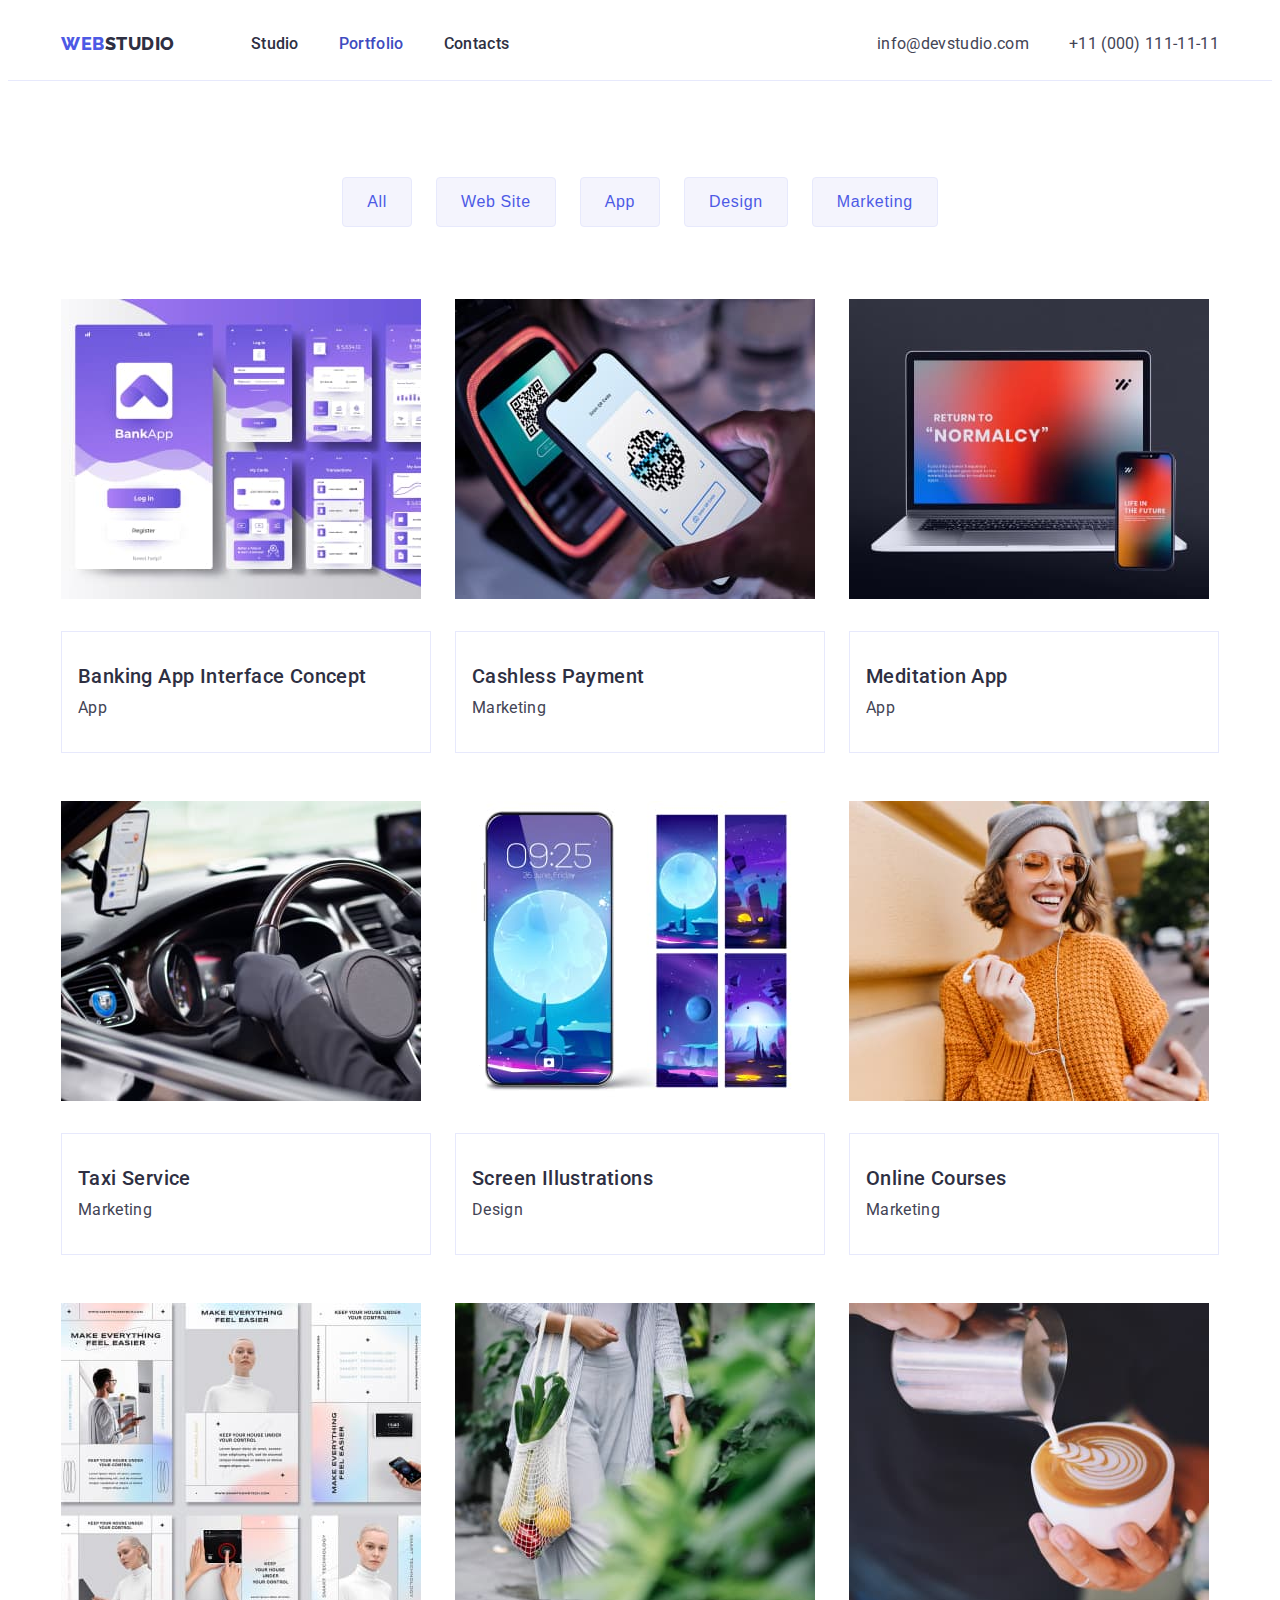
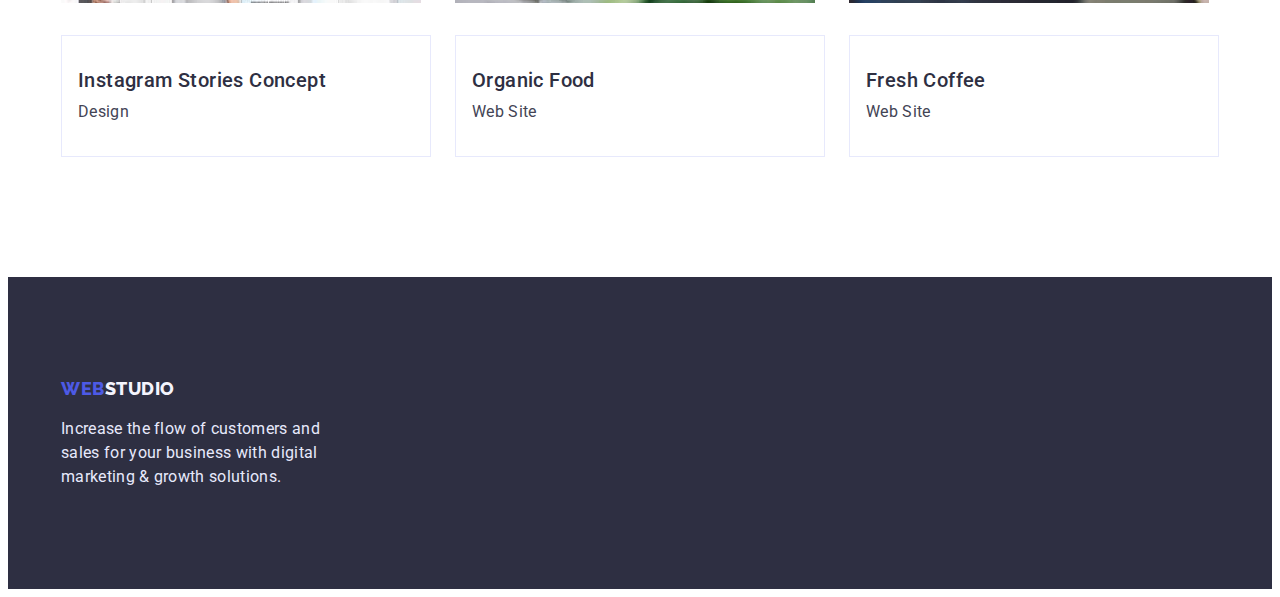
==== portfolio.html @ 3368516a "Initial commit" ====
<!DOCTYPE html>
<html lang="en">
  <head>
    <meta charset="UTF-8" />
    <meta http-equiv="X-UA-Compatible" content="IE=edge" />
    <meta name="viewport" content="width=device-width, initial-scale=1.0" />
    <title>Portfolio</title>
    <link
      rel="stylesheet"
      href="https://cdnjs.cloudflare.com/ajax/libs/modern-normalize/1.1.0/modern-normalize.min.css"
      integrity="sha512-wpPYUAdjBVSE4KJnH1VR1HeZfpl1ub8YT/NKx4PuQ5NmX2tKuGu6U/JRp5y+Y8XG2tV+wKQpNHVUX03MfMFn9Q=="
      crossorigin="anonymous"
      referrerpolicy="no-referrer"
    />
    <link rel="stylesheet" href="./index.html" />
    <link rel="stylesheet" href="./css/styles.css" />
    <link rel="preconnect" href="https://fonts.gstatic.com" />
    <link rel="preconnect" href="https://fonts.googleapis.com" />
    <link rel="preconnect" href="https://fonts.gstatic.com" crossorigin />
    <link
      href="https://fonts.googleapis.com/css2?family=Raleway:wght@800&family=Roboto:wght@400;500;700&display=swap"
      rel="stylesheet"
    />
  </head>

  <body>
    <!-- Header -->
    <header class="header">
      <div class="container header-container">
        <nav class="header-nav">
          <a href="./index.html" class="logo"
            >WEB<span class="logo-second">STUDIO</span></a
          >

          <ul class="site-nav">
            <li><a href="./index.html" class="link">Studio</a></li>
            <li>
              <a href="./portfolio.html" class="link current">Portfolio</a>
            </li>
            <li><a href="" class="link">Contacts</a></li>
          </ul>
        </nav>
        <address>
          <ul class="address-pages">
            <li>
              <a href="mailto:info@devstudio.com" class="mail link"
                >info@devstudio.com</a
              >
            </li>
            <li>
              <a href="tel:+110001111111" class="phone link"
                >+11 (000) 111-11-11</a
              >
            </li>
          </ul>
        </address>
      </div>
    </header>

    <main>
      <section class="section portfolio">
        <div class="container">
          <h1 hidden>Our portfolio</h1>
          <ul class="list buttons">
            <li>
              <button class="portfolio-button" type="button">All</button>
            </li>
            <li>
              <button class="portfolio-button" type="button">Web Site</button>
            </li>
            <li>
              <button class="portfolio-button" type="button">App</button>
            </li>
            <li>
              <button class="portfolio-button" type="button">Design</button>
            </li>
            <li>
              <button class="portfolio-button" type="button">Marketing</button>
            </li>
          </ul>

          <ul class="list cards-set">
            <li class="portfolio-list">
              <a class="portfolio-links" href="">
                <img
                  class="image"
                  src="./images/portfolio/bank-app.jpg"
                  alt="banking app"
                  width="360"
                  height="300"
                />
                <div class="img-descr">
                  <h2 class="section-subtitle descr">
                    Banking App Interface Concept
                  </h2>
                  <p class="section-text">App</p>
                </div>
              </a>
            </li>
            <li class="portfolio-list">
              <a class="portfolio-links" href="">
                <img
                  class="image"
                  src="./images/portfolio/cashless-payment.jpg"
                  alt="cashless payment"
                  width="360"
                  height="300"
                />
                <div class="img-descr">
                  <h2 class="section-subtitle">Cashless Payment</h2>
                  <p class="section-text">Marketing</p>
                </div>
              </a>
            </li>
            <li class="portfolio-list">
              <a class="portfolio-links" href="">
                <img
                  class="image"
                  src="./images/portfolio/meditation-app.jpg"
                  alt="meditation app"
                  width="360"
                  height="300"
                />
                <div class="img-descr">
                  <h2 class="section-subtitle">Meditation App</h2>
                  <p class="section-text">App</p>
                </div>
              </a>
            </li>
            <li class="portfolio-list">
              <a class="portfolio-links" href="">
                <img
                  class="image"
                  src="./images/portfolio/taxi-service.jpg"
                  alt="taxi service"
                  width="360"
                  height="300"
                />
                <div class="img-descr">
                  <h2 class="section-subtitle">Taxi Service</h2>
                  <p class="section-text">Marketing</p>
                </div>
              </a>
            </li>

            <li class="portfolio-list">
              <a class="portfolio-links" href="">
                <img
                  class="image"
                  src="./images/portfolio/screen-illustrations.jpg"
                  alt="screen illustrations"
                  width="360"
                  height="300"
                />
                <div class="img-descr">
                  <h2 class="section-subtitle">Screen Illustrations</h2>
                  <p class="section-text">Design</p>
                </div>
              </a>
            </li>
            <li class="portfolio-list">
              <a class="portfolio-links" href="">
                <img
                  class="image"
                  src="./images/portfolio/online-courses.jpg"
                  alt="online courses"
                  width="360"
                  height="300"
                />
                <div class="img-descr">
                  <h2 class="section-subtitle">Online Courses</h2>
                  <p class="section-text">Marketing</p>
                </div>
              </a>
            </li>
            <li class="portfolio-list">
              <a class="portfolio-links" href="">
                <img
                  class="image"
                  src="./images/portfolio/instagram-stories.jpg"
                  alt="instagram stories concept"
                  width="360"
                  height="300"
                />
                <div class="img-descr">
                  <h2 class="section-subtitle">Instagram Stories Concept</h2>
                  <p class="section-text">Design</p>
                </div>
              </a>
            </li>
            <li class="portfolio-list">
              <a class="portfolio-links" href="">
                <img
                  class="image"
                  src="./images/portfolio/organic-food.jpg"
                  alt="organic food"
                  width="360"
                  height="300"
                />

                <div class="img-descr">
                  <h2 class="section-subtitle">Organic Food</h2>
                  <p class="section-text">Web Site</p>
                </div>
              </a>
            </li>

            <li class="portfolio-list">
              <a class="portfolio-links" href="">
                <img
                  class="image"
                  src="./images/portfolio/fresh-coffee.jpg"
                  alt="cup of coffee"
                  width="360"
                  height="300"
                />
                <div class="img-descr">
                  <h2 class="section-subtitle">Fresh Coffee</h2>
                  <p class="section-text">Web Site</p>
                </div>
              </a>
            </li>
          </ul>
        </div>
      </section>
    </main>

    <footer class="footer">
      <div class="container">
        <a href="./index.html" class="logo"
          >WEB<span class="logo-second inverted">STUDIO</span></a
        >
        <p class="footer-text">
          Increase the flow of customers and sales for your business with
          digital marketing & growth solutions.
        </p>
      </div>
    </footer>
  </body>
</html>
---- css/styles.css ----
:root {
  --primary-text-color: #434455; /* SLATE */
  --primary-color: #2e2f42; /* NAVY BLUE */
  --accent-color: #4d5ae5; /* IRIS*/
  --secondary-background-color: #f4f4fd; /* CLOUD */
  --accent-color-focus: #404bbf; /* OCEAN */
  --border-color: #e7e9fc; /* CORNFLOWER */
  --invert-white-color: #fff; /* WHITE */
}

body {
  color: var(--primary-text-color);
  background-color: var(--invert-white-color);
  font-family: 'Roboto', sans-serif;
  font-size: 16px;
}

p,
h1,
h2,
h3,
h4,
h5,
h6 {
  margin-top: 0;
}

ul {
  margin: 0;
  padding: 0;
}

img {
  display: block;
  max-width: 100%;
  height: auto;
}

.container {
  width: 1158px;
  padding: 0 15px;
  margin: 0 auto;
}

.visually-hidden {
  position: absolute;
  width: 1px;
  height: 1px;
  margin: -1px;
  border: 0;
  padding: 0;

  white-space: nowrap;
  clip-path: inset(100%);
  clip: rect(0 0 0 0);
  overflow: hidden;
}

.section {
  padding: 120px 0;
}

.link {
  text-decoration: none;
}

/* Header */

.header {
  border-bottom: 1px solid var(--border-color);
}

.site-nav,
.address-pages,
.list {
  list-style: none;
}

.header-container {
  display: flex;
  align-items: center;
}

.header-nav {
  display: flex;
  align-items: center;
  flex-grow: 1;
  gap: 76px;
}

.logo {
  color: var(--accent-color);
  font-family: 'Raleway', sans-serif;
  font-weight: 800;
  font-size: 18px;
  line-height: 1.33;
  letter-spacing: 0.03em;
  text-decoration: none;
}

.logo-second {
  color: var(--primary-color);
}

.logo .inverted {
  color: var(--secondary-background-color);
}

.site-nav {
  display: flex;
  gap: 40px;
}

.site-nav .link {
  color: var(--primary-color);
  font-weight: 500;
  text-decoration: none;
  line-height: 1.5;
  letter-spacing: 0.02em;
  padding: 24px 0;

  display: block;
}

.site-nav .link:hover,
.site-nav .link:focus {
  color: var(--accent-color-focus);
}

.site-nav .link.current {
  color: var(--accent-color-focus);
}

.address-pages {
  align-items: center;
  gap: 40px;
  display: flex;
  padding: 24px 0;
}

.address-pages .mail,
.address-pages .phone {
  color: var(--primary-text-color);
  font-style: normal;
  line-height: 1.5;
  text-decoration: none;
  letter-spacing: 0.02em;
}

.address-pages .mail:hover,
.address-pages .mail:focus {
  color: var(--accent-color-focus);
}

/* Hero */
.hero {
  padding-top: 188px;
  padding-bottom: 188px;

  text-align: center;
  background-color: #2e2f42;
}

.hero-title {
  width: 496px;
  margin-left: auto;
  margin-right: auto;
  margin-bottom: 48px;

  color: var(--invert-white-color);
  font-size: 56px;
  line-height: 1.07;
  text-align: center;
  letter-spacing: 0.02em;
}

.hero-button {
  display: inline-block;
  border-radius: 4px;
  padding: 16px 32px;
  border: 1px solid transparent;

  color: var(--invert-white-color);
  background-color: var(--accent-color);
  font-family: 'Roboto', sans-serif;
  font-weight: 500;
  font-size: 16px;
  line-height: 1.5;
  align-items: center;
  letter-spacing: 0.04em;
  cursor: pointer;
}

.hero-button:hover,
.hero-button:focus {
  background-color: var(--accent-color-focus);
}

/* Benefit section */

.benefits-list {
  display: flex;
  justify-content: center;
  gap: 24px;
}

.benefits-item {
  flex-basis: calc((100% - 72px) / 4);
}

.services {
  display: flex;
  justify-content: center;
  flex-grow: 1;
  gap: 24px;
  flex-basis: calc((100% - 24px) /);
}

.item-name {
  font-weight: 500;
  font-size: 20px;
  line-height: 1.2;
  letter-spacing: 0.02em;
}

/* About section */
.about {
  padding-top: 0;
}

/* TEAM section  */

.team-faces {
  display: flex;
  justify-content: center;
  gap: 24px;
  flex-basis: calc((100% - 24px) / 3);
}

.team {
  background-color: var(--secondary-background-color);
}

.section-title {
  margin-bottom: 72px;

  font-size: 36px;
  line-height: 1.11;
  text-align: center;
  letter-spacing: 0.02em;
  text-transform: capitalize;
}

.section-subtitle {
  margin-bottom: 8px;

  font-weight: 500;
  font-size: 20px;
  line-height: 1.2;
  letter-spacing: 0.02em;
  color: var(--primary-color);
}

.section-text {
  line-height: 1.5;
  letter-spacing: 0.02em;
  color: var(--primary-text-color);

  margin-bottom: 0;
}

.team-list {
  background-color: var(--invert-white-color);
  padding-bottom: 32px;
  text-align: center;

  box-shadow: 0px 1px 6px rgba(46, 47, 66, 0.08),
    0px 1px 1px rgba(46, 47, 66, 0.16), 0px 2px 1px rgba(46, 47, 66, 0.08);
  border-radius: 0px 0px 4px 4px;
}

.image {
  margin-bottom: 32px;
}

/* PORTFOLIO Styles*/

.portfolio {
  padding-top: 96px;
}

.section .portfolio {
  padding-top: 96px;
}

.buttons {
  display: flex;
  gap: 24px;
  margin-bottom: 72px;
  justify-content: center;
}

.portfolio-button {
  color: var(--accent-color);
  background-color: var(--secondary-background-color);
  border: 1px solid var(--border-color);
  padding: 12px 24px;
  border-radius: 4px;

  font-weight: 500;
  font-size: 16px;
  line-height: 1.5;
  letter-spacing: 0.04em;
}

.portfolio-button:hover,
.portfolio-button:focus {
  color: var(--invert-white-color);
  background-color: var(--accent-color-focus);
  cursor: pointer;
}

.portfolio-links {
  text-decoration: none;
}

.portfolio-list {
  background: var(--invert-white-color);

  flex-basis: calc((100% - 48px) / 3);
}

.cards-set {
  display: flex;
  flex-wrap: wrap;
  row-gap: 48px;
  column-gap: 24px;
}

.img-descr {
  padding: 32px 16px;
  border: 1px solid var(--border-color);
}

/* Footer */

.footer {
  padding-top: 100px;
  padding-bottom: 100px;

  background-color: var(--primary-color);
}

.footer-text {
  color: var(--border-color);
  line-height: 1.5;
  letter-spacing: 0.02em;
  width: 264px;
  margin-top: 16px;
  margin-bottom: 0;
}
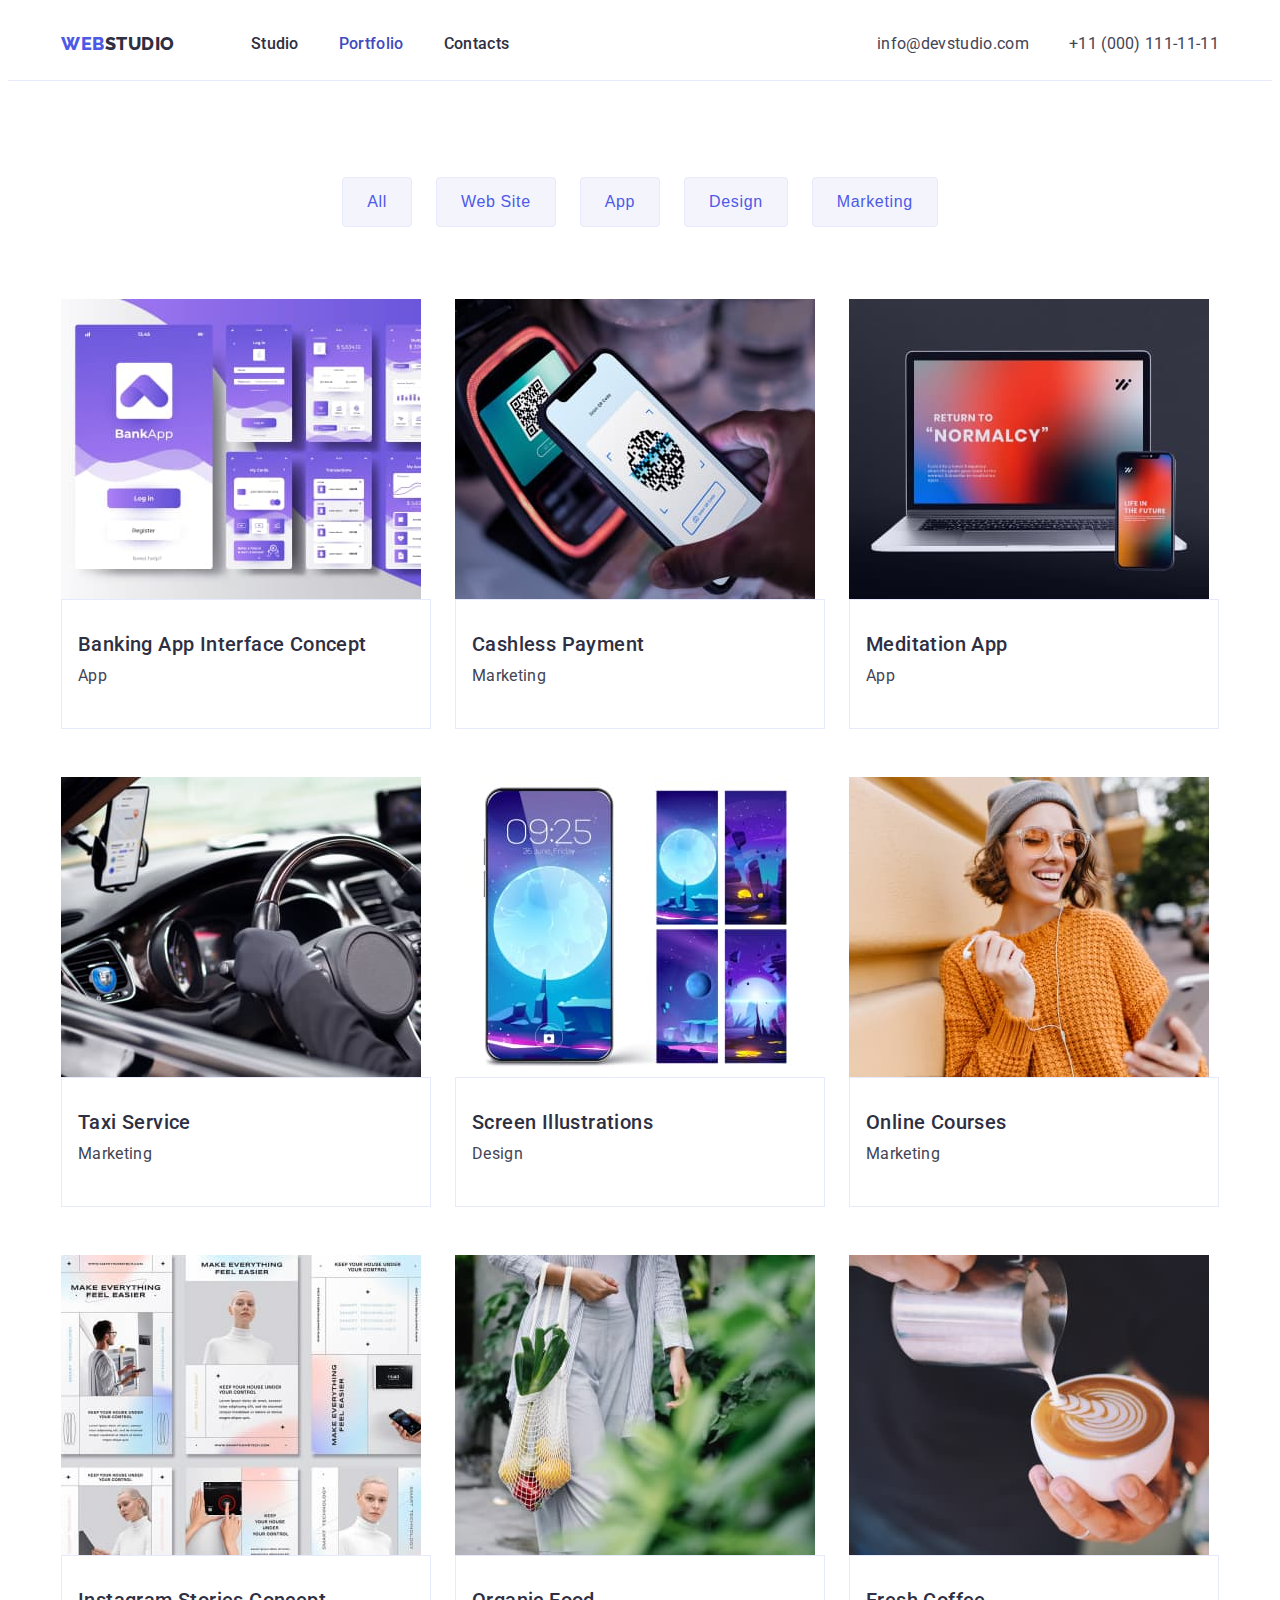
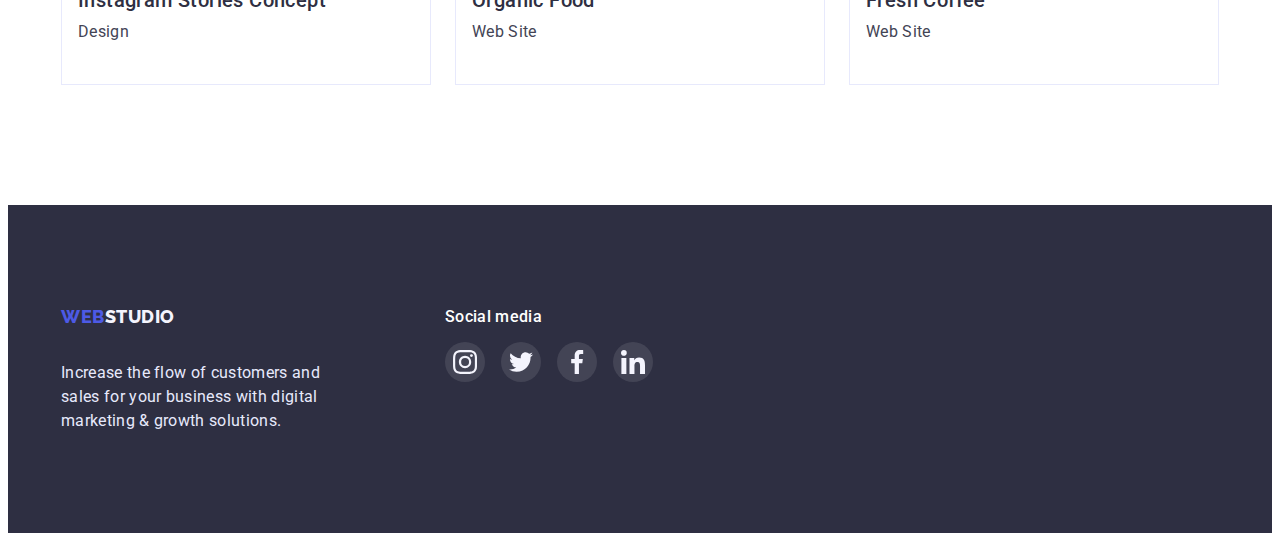
==== commit cea75ee0: "hw-04" ====
--- a/portfolio.html
+++ b/portfolio.html
@@ -83,7 +83,7 @@
             <li class="portfolio-list">
               <a class="portfolio-links" href="">
                 <img
-                  class="image"
+                  class="image portfoliio-img"
                   src="./images/portfolio/bank-app.jpg"
                   alt="banking app"
                   width="360"
@@ -100,7 +100,7 @@
             <li class="portfolio-list">
               <a class="portfolio-links" href="">
                 <img
-                  class="image"
+                  class="image portfoliio-img"
                   src="./images/portfolio/cashless-payment.jpg"
                   alt="cashless payment"
                   width="360"
@@ -115,7 +115,7 @@
             <li class="portfolio-list">
               <a class="portfolio-links" href="">
                 <img
-                  class="image"
+                  class="image portfoliio-img"
                   src="./images/portfolio/meditation-app.jpg"
                   alt="meditation app"
                   width="360"
@@ -130,7 +130,7 @@
             <li class="portfolio-list">
               <a class="portfolio-links" href="">
                 <img
-                  class="image"
+                  class="image portfoliio-img"
                   src="./images/portfolio/taxi-service.jpg"
                   alt="taxi service"
                   width="360"
@@ -146,7 +146,7 @@
             <li class="portfolio-list">
               <a class="portfolio-links" href="">
                 <img
-                  class="image"
+                  class="image portfoliio-img"
                   src="./images/portfolio/screen-illustrations.jpg"
                   alt="screen illustrations"
                   width="360"
@@ -161,7 +161,7 @@
             <li class="portfolio-list">
               <a class="portfolio-links" href="">
                 <img
-                  class="image"
+                  class="image portfoliio-img"
                   src="./images/portfolio/online-courses.jpg"
                   alt="online courses"
                   width="360"
@@ -176,7 +176,7 @@
             <li class="portfolio-list">
               <a class="portfolio-links" href="">
                 <img
-                  class="image"
+                  class="image portfoliio-img"
                   src="./images/portfolio/instagram-stories.jpg"
                   alt="instagram stories concept"
                   width="360"
@@ -191,7 +191,7 @@
             <li class="portfolio-list">
               <a class="portfolio-links" href="">
                 <img
-                  class="image"
+                  class="image portfoliio-img"
                   src="./images/portfolio/organic-food.jpg"
                   alt="organic food"
                   width="360"
@@ -208,7 +208,7 @@
             <li class="portfolio-list">
               <a class="portfolio-links" href="">
                 <img
-                  class="image"
+                  class="image portfoliio-img"
                   src="./images/portfolio/fresh-coffee.jpg"
                   alt="cup of coffee"
                   width="360"
@@ -226,14 +226,52 @@
     </main>
 
     <footer class="footer">
-      <div class="container">
-        <a href="./index.html" class="logo"
-          >WEB<span class="logo-second inverted">STUDIO</span></a
-        >
-        <p class="footer-text">
-          Increase the flow of customers and sales for your business with
-          digital marketing & growth solutions.
-        </p>
+      <div class="container footer-page">
+        <div class="footer-logo">
+          <a href="./index.html" class="logo"
+            >WEB<span class="logo-second inverted">STUDIO</span>
+          </a>
+          <p class="footer-text">
+            Increase the flow of customers and sales for your business with
+            digital marketing & growth solutions.
+          </p>
+        </div>
+
+        <div class="footer-media">
+          <h2 class="footer-title">Social media</h2>
+
+          <ul class="footer-social-list list">
+            <li class="footer-socials-item">
+              <a class="footer-socials-link" href="#">
+                <svg class="footer-socials-icon" width="24" height="24">
+                  <use href="./images/icons.svg#icon-instagram-f"></use>
+                </svg>
+              </a>
+            </li>
+
+            <li class="footer-socials-item">
+              <a class="footer-socials-link" href="#">
+                <svg class="footer-socials-icon" width="24" height="24">
+                  <use href="./images/icons.svg#icon-twitter-f"></use>
+                </svg>
+              </a>
+            </li>
+            <li class="footer-socials-item">
+              <a class="footer-socials-link" href="#">
+                <svg class="footer-socials-icon" width="24" height="24">
+                  <use href="./images/icons.svg#icon-facebook-f"></use>
+                </svg>
+              </a>
+            </li>
+            <li class="footer-socials-item">
+              <a class="footer-socials-link" href="#">
+                <svg class="footer-socials-icon" width="24" height="24">
+                  <use href="./images/icons.svg#icon-linkedin-f"></use>
+                </svg>
+              </a>
+            </li>
+          </ul>
+        </div>
       </div>
     </footer>
   </body>
--- a/css/styles.css
+++ b/css/styles.css
@@ -5,7 +5,11 @@
   --secondary-background-color: #f4f4fd; /* CLOUD */
   --accent-color-focus: #404bbf; /* OCEAN */
   --border-color: #e7e9fc; /* CORNFLOWER */
+  --secondary-border-color: #8e8f99; /* LIGHT SLATE */
   --invert-white-color: #fff; /* WHITE */
+  --icon-color-grey: #afb1b8;
+  --background-icon-secondary: rgba(255, 255, 255, 0.1);
+  ----background-icon-accent: #31d0aa;
 }
 
 body {
@@ -42,6 +46,19 @@
   margin: 0 auto;
 }
 
+.icon-container {
+  width: 264px;
+  height: 112px;
+  margin-bottom: 8px;
+
+  display: flex;
+  align-items: center;
+  justify-content: center;
+
+  background-color: var(--secondary-background-color);
+  border-radius: 4px;
+}
+
 .visually-hidden {
   position: absolute;
   width: 1px;
@@ -153,12 +170,26 @@
 }
 
 /* Hero */
+.section .hero {
+  max-width: 1440px;
+  margin: 0 auto;
+}
+
 .hero {
   padding-top: 188px;
   padding-bottom: 188px;
 
   text-align: center;
-  background-color: #2e2f42;
+  background-color: var(--primary-color);
+  background-image: linear-gradient(
+      rgba(46, 47, 66, 0.7),
+      rgba(46, 47, 66, 0.7)
+    ),
+    url(../images/people-office.jpg);
+  background-repeat: no-repeat;
+  background-position: center;
+  background-size: cover;
+  background-attachment: fixed;
 }
 
 .hero-title {
@@ -213,7 +244,6 @@
   justify-content: center;
   flex-grow: 1;
   gap: 24px;
-  flex-basis: calc((100% - 24px) /);
 }
 
 .item-name {
@@ -223,6 +253,11 @@
   letter-spacing: 0.02em;
 }
 
+.benefit-icons {
+  /* width: 64px;
+  height: 64px; */
+}
+
 /* About section */
 .about {
   padding-top: 0;
@@ -266,7 +301,7 @@
   letter-spacing: 0.02em;
   color: var(--primary-text-color);
 
-  margin-bottom: 0;
+  margin-bottom: 8px;
 }
 
 .team-list {
@@ -287,6 +322,10 @@
 
 .portfolio {
   padding-top: 96px;
+}
+
+.portfoliio-img {
+  margin-bottom: 0;
 }
 
 .section .portfolio {
@@ -317,6 +356,11 @@
 .portfolio-button:focus {
   color: var(--invert-white-color);
   background-color: var(--accent-color-focus);
+  box-shadow: 0px 3px 1px rgba(0, 0, 0, 0.1), 0px 2px 1px rgba(0, 0, 0, 0.08),
+    0px 2px 2px rgba(0, 0, 0, 0.12);
+  border-radius: 4px;
+  border-color: transparent;
+
   cursor: pointer;
 }
 
@@ -359,3 +403,128 @@
   margin-top: 16px;
   margin-bottom: 0;
 }
+
+.footer-logo {
+  display: flex;
+  flex-direction: column;
+  gap: 16px;
+}
+
+.footer-title {
+  display: flex;
+  font-weight: 500;
+  font-size: 16px;
+  line-height: 1.5;
+  color: var(--invert-white-color);
+  letter-spacing: 0.02em;
+}
+
+.footer-page {
+  display: flex;
+  gap: 120px;
+}
+
+.footer-media {
+  display: flex;
+  flex-direction: column;
+}
+
+.footer-social-list {
+  display: flex;
+
+  gap: 16px;
+}
+
+.footer-socials-item {
+  width: 40px;
+  height: 40px;
+}
+
+.footer-socials-link {
+  display: flex;
+  justify-content: center;
+  align-items: center;
+  width: 100%;
+  height: 100%;
+  background-color: var(--background-icon-secondary);
+  border-radius: 50%;
+}
+
+.footer-socials-link:hover,
+.footer-socials-link:focus {
+  background-color: var(----background-icon-accent);
+}
+
+.footer-socials-icon {
+  fill: var(--secondary-background-color);
+}
+
+/* Socials */
+.socials-list {
+  display: flex;
+  gap: 24px;
+  justify-content: center;
+}
+
+.socials-item {
+  width: 40px;
+  height: 40px;
+}
+
+.socials-link {
+  display: flex;
+  align-items: center;
+  justify-content: center;
+  width: 100%;
+  height: 100%;
+  background-color: var(--accent-color);
+  fill: var(--secondary-background-color);
+  border-radius: 50%;
+}
+
+.socials-link:hover,
+.socials-link:focus {
+  background-color: var(--accent-color-focus);
+}
+
+/* Customers */
+.customers-section {
+  padding-top: 130px;
+  padding-bottom: 120px;
+}
+
+.customers-list {
+  display: flex;
+  gap: 24px;
+  justify-content: center;
+  margin-top: 72px;
+}
+
+.customers-item {
+  width: 468px;
+  height: 88px;
+  border: 1px solid var(--secondary-border-color);
+  border-radius: 4px;
+}
+
+.customers-link {
+  display: flex;
+  justify-content: center;
+  align-items: center;
+
+  width: 100%;
+  height: 100%;
+}
+
+.customers-icon {
+  fill: var(--secondary-border-color);
+}
+
+.customers-item:hover,
+.customers-item:focus {
+  border-color: var(--accent-color-focus);
+}
+.customers-icon:hover,
+.customers-icon:focus {
+  fill: var(--accent-color-focus);
+}
